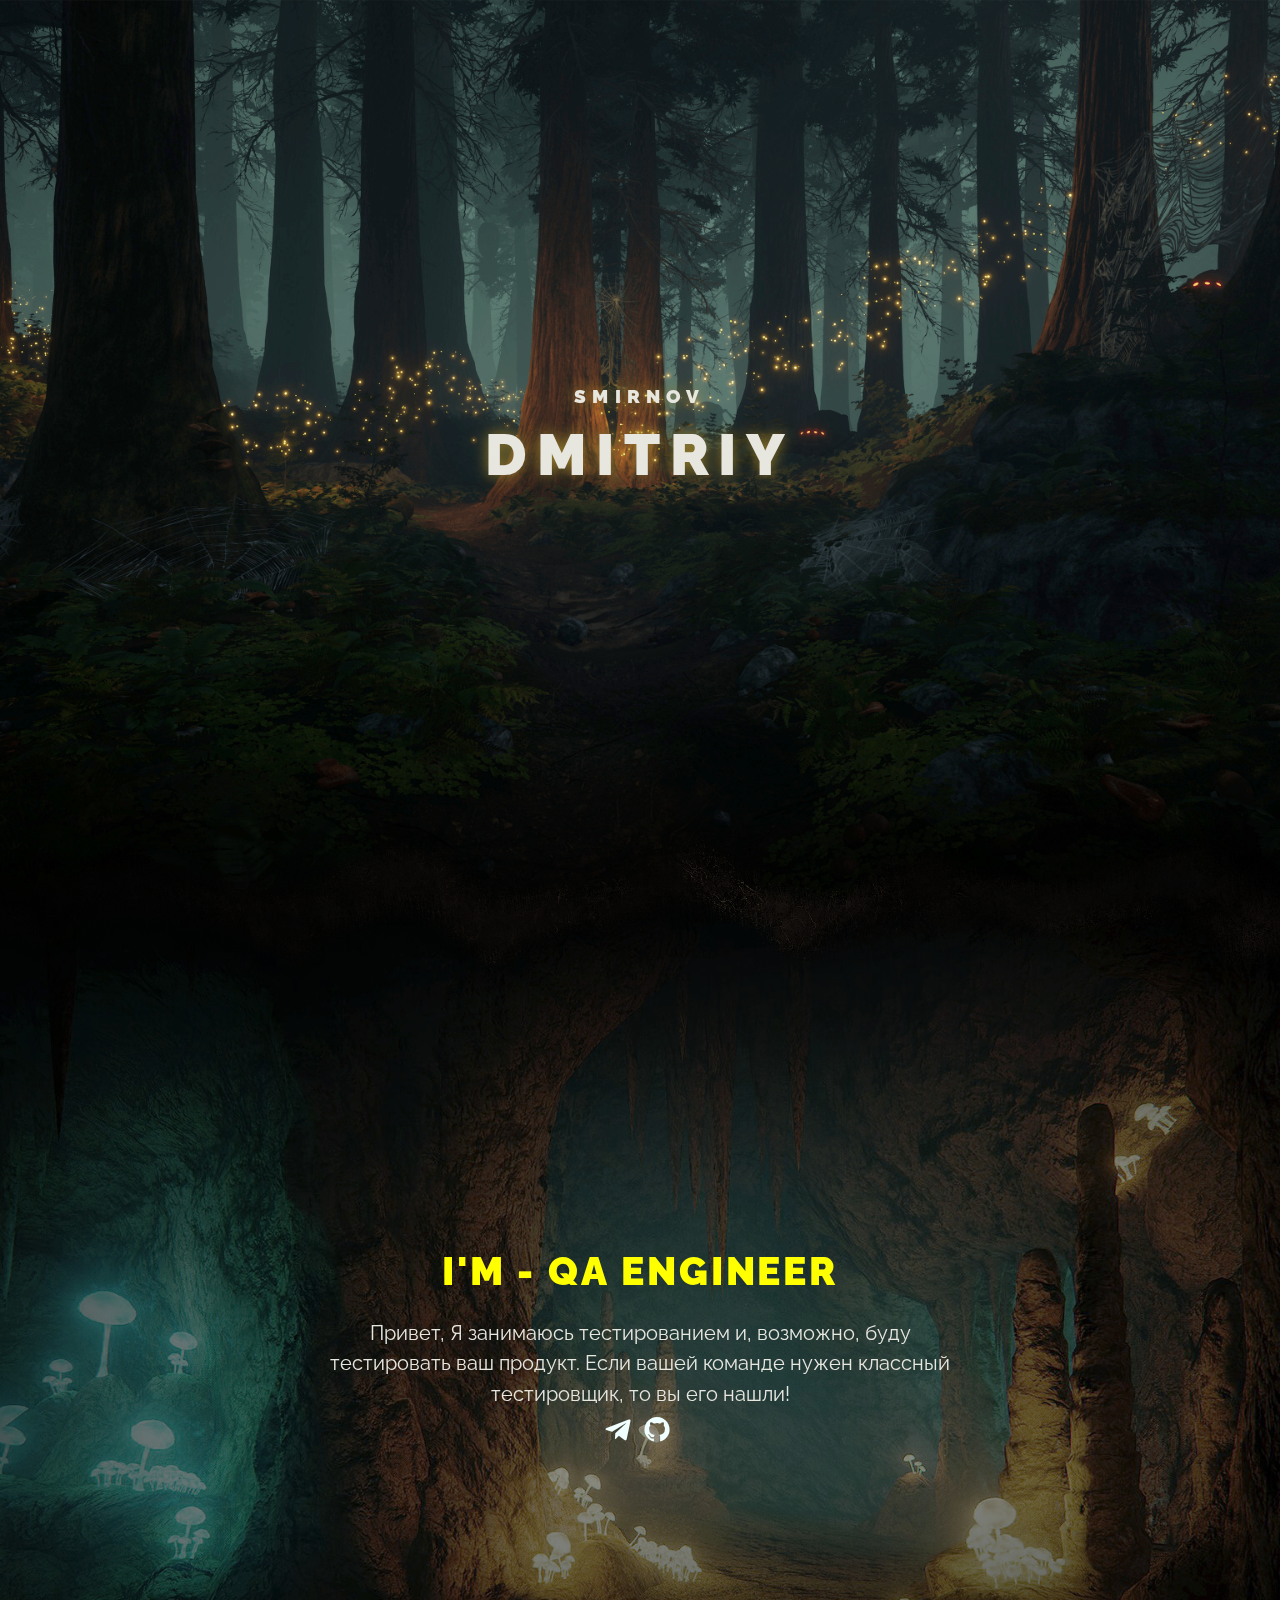
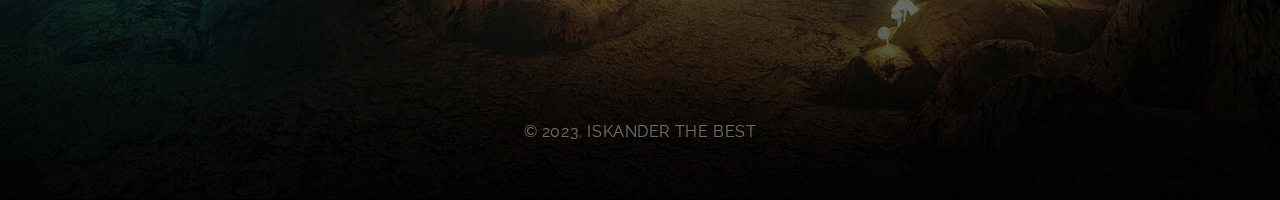
==== визитка sm/index.html @ e8d75ad3 "Add files via upload" ====
<!DOCTYPE html>
<html lang="en">
<head>
	<link rel="apple-touch-icon" sizes="180x180" href="/apple-touch-icon.png">
	<link rel="manifest" href="/site.webmanifest">
	<link rel="mask-icon" href="/safari-pinned-tab.svg" color="#5bbad5">
	<meta name="msapplication-TileColor" content="#da532c">
	<meta name="theme-color" content="#ffffff">
	
	<meta charset="UTF-8">
	<meta http-equiv="X-UA-Compatible" content="IE=edge">
	<meta name="viewport" content="width=device-width, initial-scale=1.0">

	<title>DmitriyQual</title>

	<link rel="stylesheet" href="css/main.css">
	<link rel="icon" href="./favicon.ico" type="image/x-icon" sizes="any" />
	<script src="libs/gsap/gsap.min.js" defer></script>
	<script src="libs/gsap/ScrollTrigger.min.js" defer></script>
	<script src="libs/gsap/ScrollSmoother.min.js" defer></script>

	<script src="js/app.js" defer></script>
	<link rel="stylesheet" href="https://cdn.jsdelivr.net/npm/boxicons@latest/css/boxicons.min.css">
</head>
<body>

	<div class="wrapper">
		<div class="content">

			<header class="main-header">
				<div class="layers">
					<div class="layer__header">
						<div class="layers__caption">SMIRNOV</div>
						<div class="layers__title">DMITRIY</div>
					</div>
					<div class="layer layers__base" style="background-image: url(img/layer-base.png);"></div>
					<div class="layer layers__middle" style="background-image: url(img/layer-middle.png);"></div>
					<div class="layer layers__front" style="background-image: url(img/layer-front.png);"></div>
				</div>
			</header>
		
			<article class="main-article" style="background-image: url(img/dungeon.jpg);">
				<div class="main-article__content">
			        <h2 class="main-article__header">I'M - QA Engineer </h2>
					<p class="main-article__paragraph">Привет, Я занимаюсь тестированием и, возможно, буду тестировать ваш продукт. Если вашей команде нужен классный тестировщик, то вы его нашли!</p>
					<a class="hero_link" href="https://t.me/Malfeasance12" target="_blank"><i class='bx bxl-telegram'></i></a>
					<a class="hero_link" href="https://github.com/Blankedd" target="_blank"><i class='bx bxl-github'></i></a>
			
				</div>

				     
				<div class="copy">© 2023. ISKANDER THE BEST</div>
			</article>

	    </div>
	</div>

</body>
</html>
---- визитка sm/css/main.css ----
* {
	margin: 0;
	padding: 0;
	box-sizing: border-box;
}
:root {
	--index: calc(1vw + 1vh);
	--text: #e7e7e0;
	--transition: transform .75s cubic-bezier(.075, .5, 0, 1);
}
@font-face {
	font-family: raleway_f;
	src: url(../fonts/raleway-regular.woff2);
}
@font-face {
	font-family: raleway_f;
	src: url(../fonts/raleway-black.woff2);
	font-weight: 900;
}
body {
	background-color: #010101;
	font-family: raleway_f, sc;
	line-height: 1.55;
}
.main-header {
	position: relative;
}
.main-header::after {
	content: '';
	position: absolute;
	z-index: 100;
	width: 100%;
	height: calc(var(--index) * 10);
	background-image: url(../img/ground.png);
	background-size: cover;
	background-repeat: no-repeat;
	background-position: center;
	bottom: calc(var(--index) * -4.5);
}
.layers {
	height: 100vh;
	display: flex;
	align-items: center;
	justify-content: center;
	text-align: center;
	overflow: hidden;
	position: relative;
}
.layer {
	height: 100%;
	width: 100%;
	position: absolute;
	background-size: cover;
	background-position: center;
	will-change: transform;
	z-index: 2;
	transition: var(--transition);
}
.layers__base {
	transform: translate3d(0, calc(var(--scrollTop) / 1.6), 0);
	z-index: 0;
}
.layers__middle {
	transform: translate3d(0, calc(var(--scrollTop) / 2.5), 0);
}
.layers__front {
	transform: translate3d(0, calc(var(--scrollTop) / 5.7), 0);
}
.layer__header {
	z-index: 1;
	transform: translate3d(0, calc(var(--scrollTop) / 2), 0);
	transition: var(--transition);
	will-change: transform;
	text-transform: uppercase;
	font-weight: 900;
	color: var(--text);
	text-shadow: 0 0 15px #9d822b;
}
.layers__title {
	font-size: calc(var(--index) * 2.65);
	letter-spacing: calc(var(--index) / 2.25);
}
.layers__caption {
	font-size: calc(var(--index) / 1.175);
	letter-spacing: calc(var(--index) / 3.5);
	margin-top: calc(var(--index) * -.75);
}
.main-article {
	--main-article-transform: translate3d(0, calc(var(--scrollTop) / -7.5), 0);
	min-height: 100vh;
	background-size: cover;
	background-position: center;
	color: var(--text);
	display: flex;
	justify-content: center;
	align-items: center;
	position: relative;
	text-align: center;
	/* Update: */
	top: -1px;
	z-index: 10;
}
.main-article__header {
	text-transform: uppercase;
	font-size: calc(var(--index) * 1.8);
	letter-spacing: calc(var(--index) / 7.5);
	transform: var(--main-article-transform);
	transition: var(--transition);
	will-change: transform;
	color: yellow;
}
.main-article__paragraph {
	max-width: calc(var(--index) * 30);
	font-size: calc(var(--index) * .9);
	margin-top: calc(var(--index) / 1.25);
	transform: var(--main-article-transform);
	transition: var(--transition);
	will-change: transform;
}
.hero_link {
	text-decoration-line: none;
	text-align: center;
	margin-right: 5px;   /* уменьшили расстояние друг от друга */
	font-size: 30px;
	color: azure;
	transition: color 0.3s;
	font-style: normal;
	font-family: 'Segoe UI', Tahoma, Geneva, Verdana, sans-serif;
}
.hero_link:hover {
	color: #4facfe;
}
.content {
	will-change: transform;
}
.copy {
	position: absolute;
	bottom: calc(var(--index) * 2.5);
	opacity: .45;
	font-size: calc(var(--index) * .75);
	letter-spacing: calc(var(--index) / 37.5);
}



/* Медиа-запрос для мобильных устройств iPhone SE и выше */
@media screen and (max-width: 375px) {
	.hero_link {
		font-size: 18px;
	}

	.main-article__header {
		font-size: calc(var(--index) * 1.5);
		letter-spacing: calc(var(--index) / 9);
		text-align: center; /* Центрирование текста по горизонтали */
	}

	.main-article__paragraph {
		max-width: calc(var(--index) * 26);
		font-size: calc(var(--index) * 0.8);
		margin-top: calc(var(--index) / 1.5);
		text-align: center; /* Центрирование текста по горизонтали */
	}

	.copy {
		bottom: calc(var(--index) * 2);
		font-size: calc(var(--index) * 0.7);
		letter-spacing: calc(var(--index) / 50);
		text-align: center; /* Центрирование текста по горизонтали */
	}
}
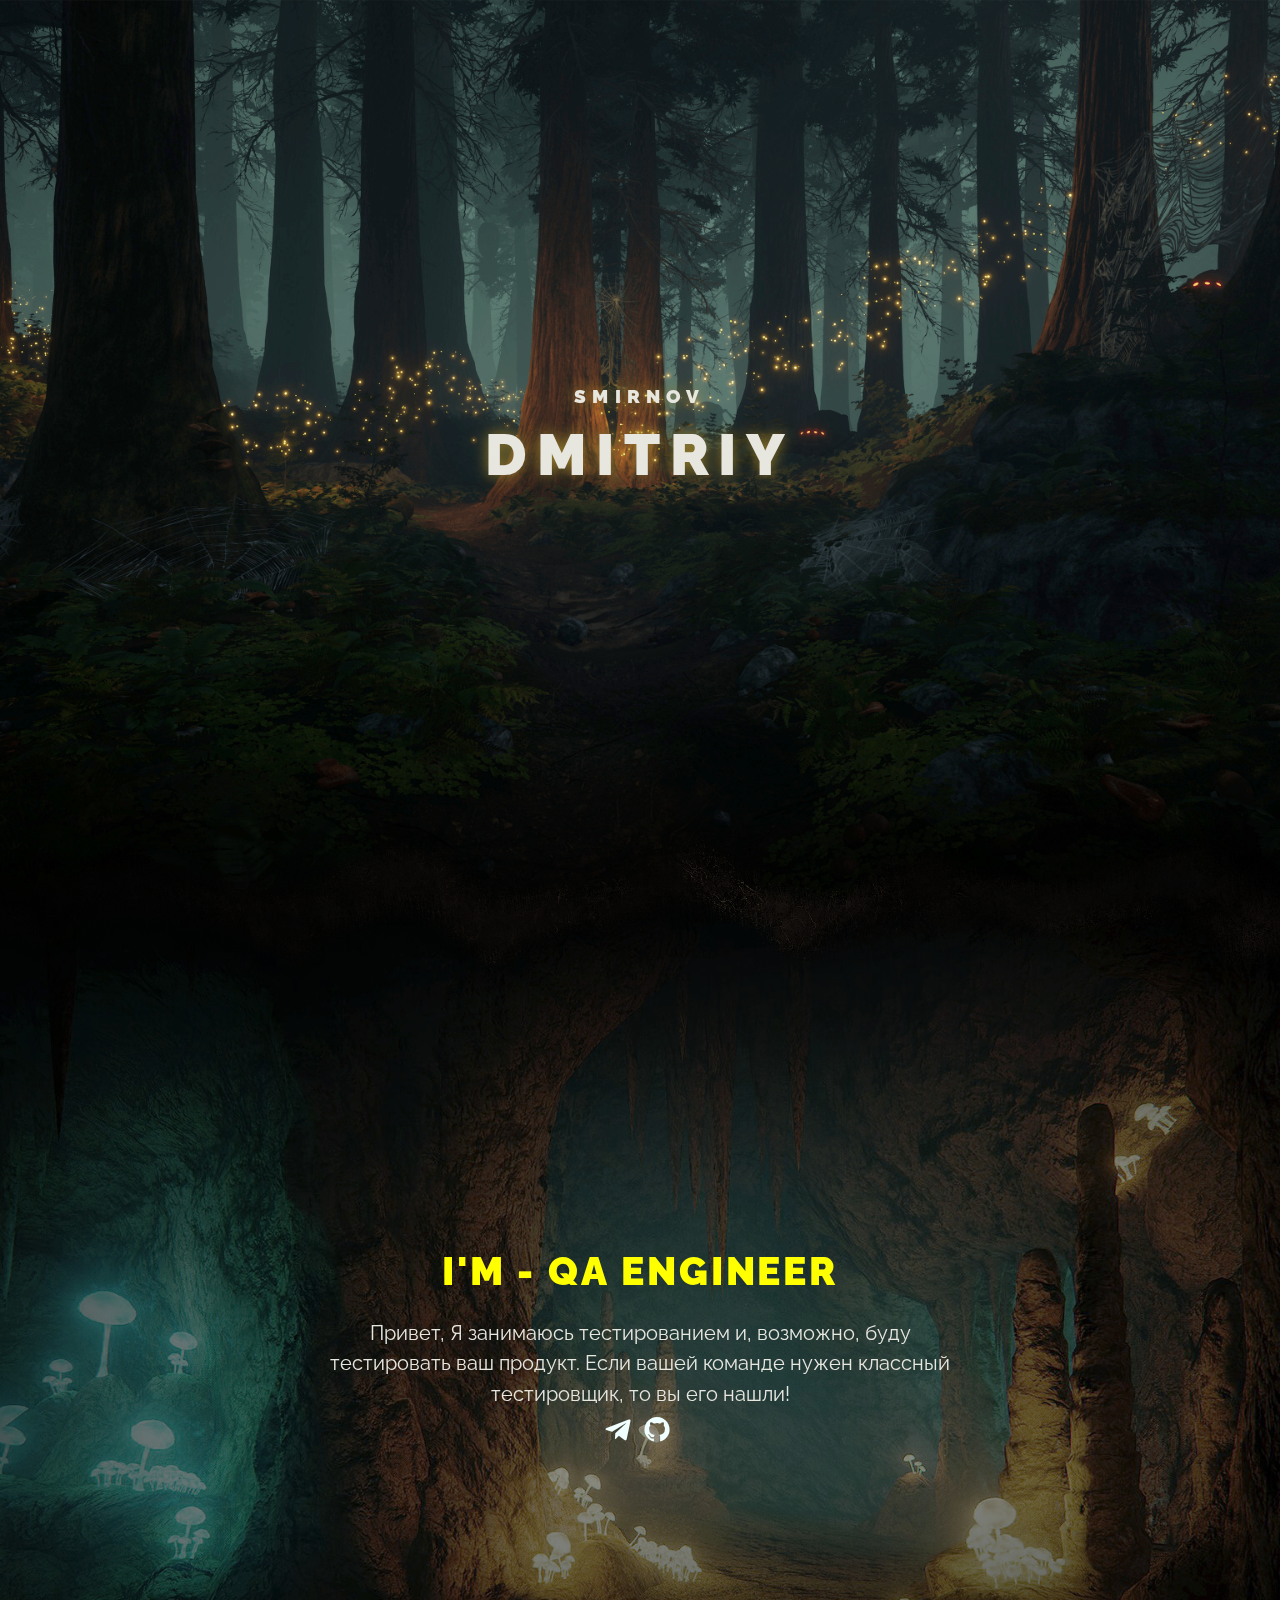
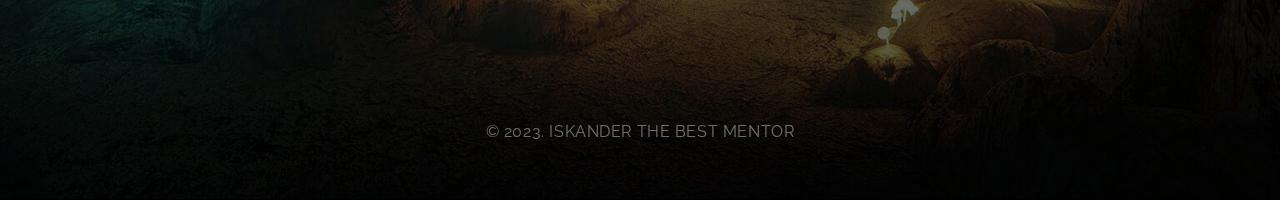
==== commit 50172f92: "mentor" ====
--- a/визитка sm/index.html
+++ b/визитка sm/index.html
@@ -49,7 +49,7 @@
 				</div>
 
 				     
-				<div class="copy">© 2023. ISKANDER THE BEST</div>
+				<div class="copy">© 2023. ISKANDER THE BEST MENTOR</div>
 			</article>
 
 	    </div>
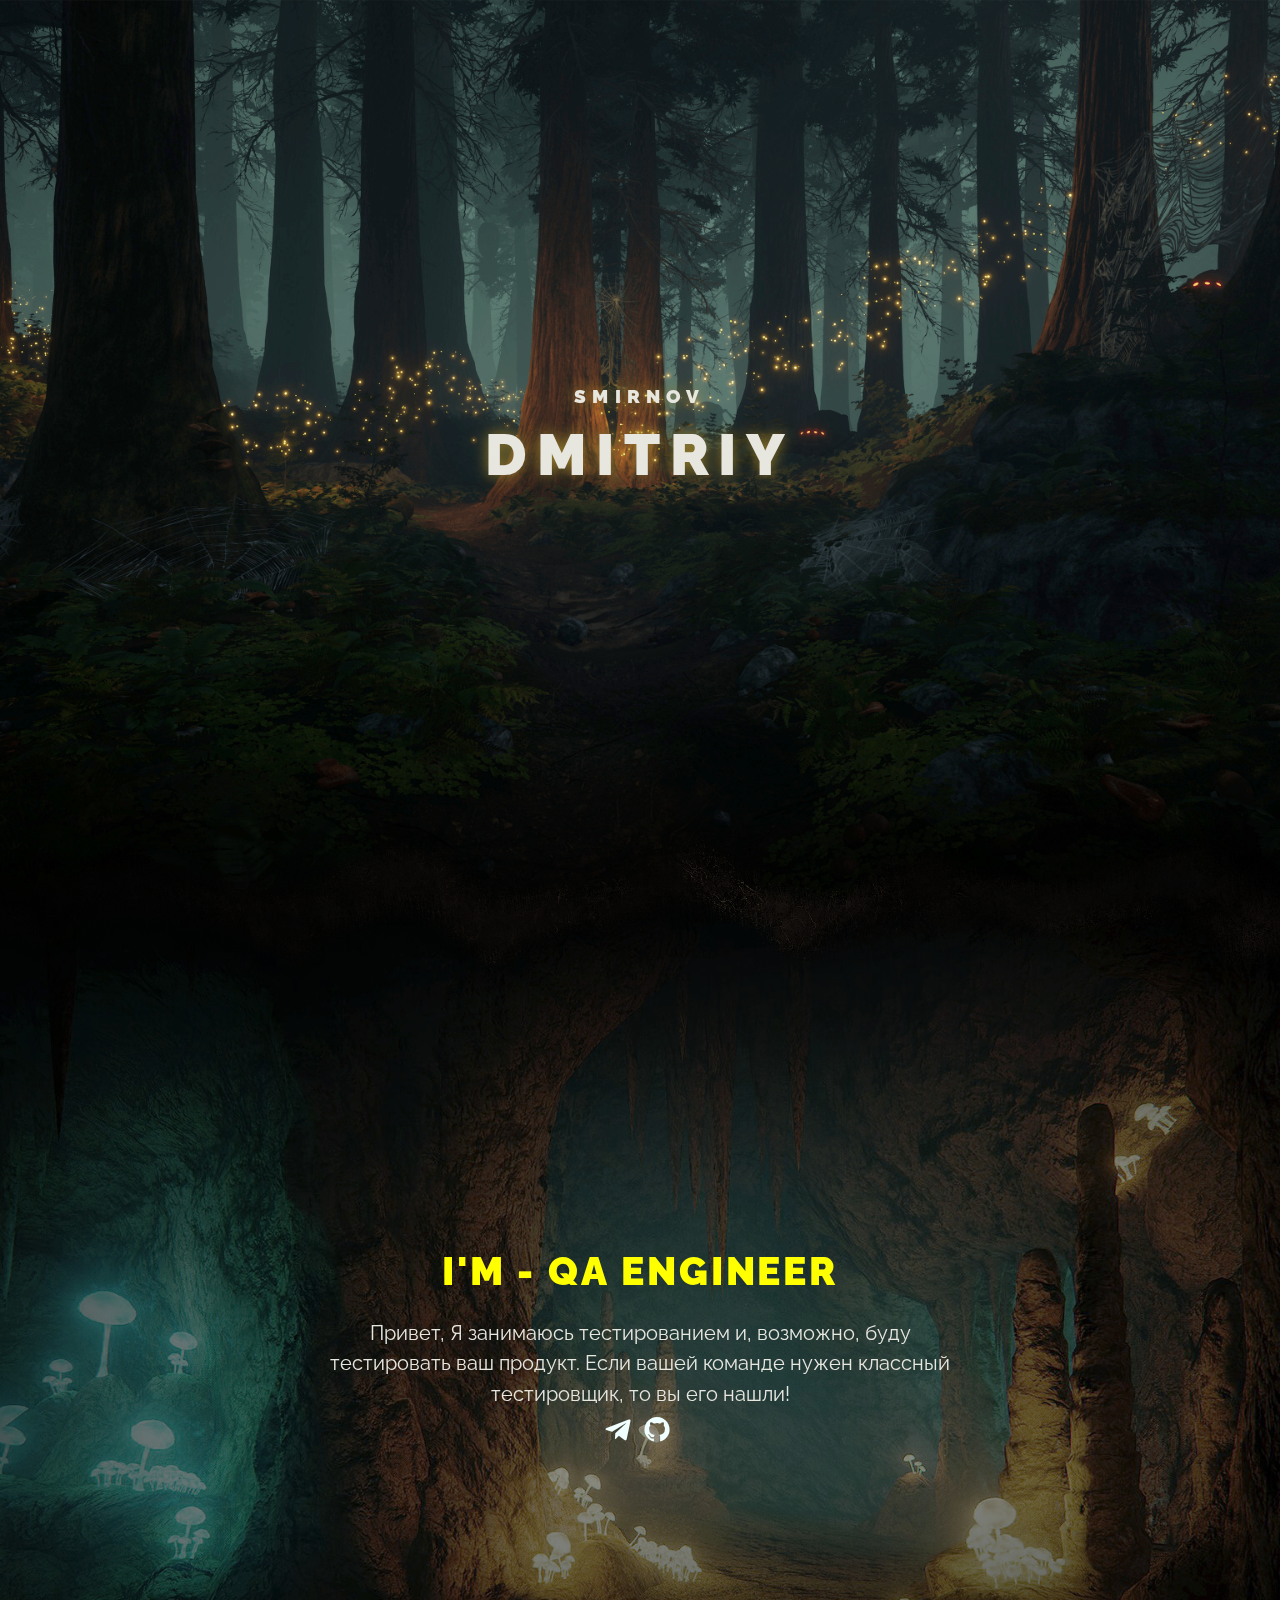
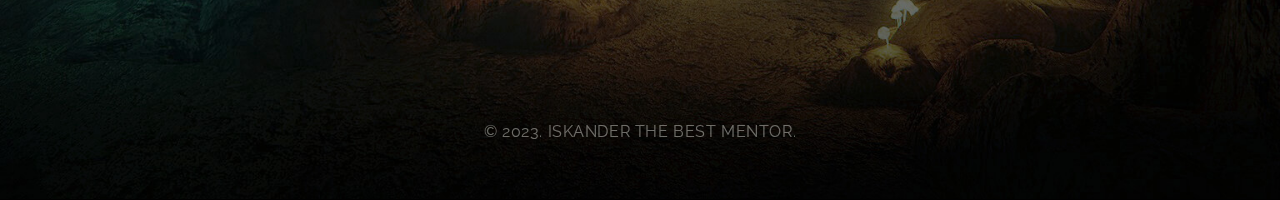
==== commit a6377f22: "добавил точку" ====
--- a/визитка sm/index.html
+++ b/визитка sm/index.html
@@ -49,7 +49,7 @@
 				</div>
 
 				     
-				<div class="copy">© 2023. ISKANDER THE BEST MENTOR</div>
+				<div class="copy">© 2023. ISKANDER THE BEST MENTOR.</div>
 			</article>
 
 	    </div>
